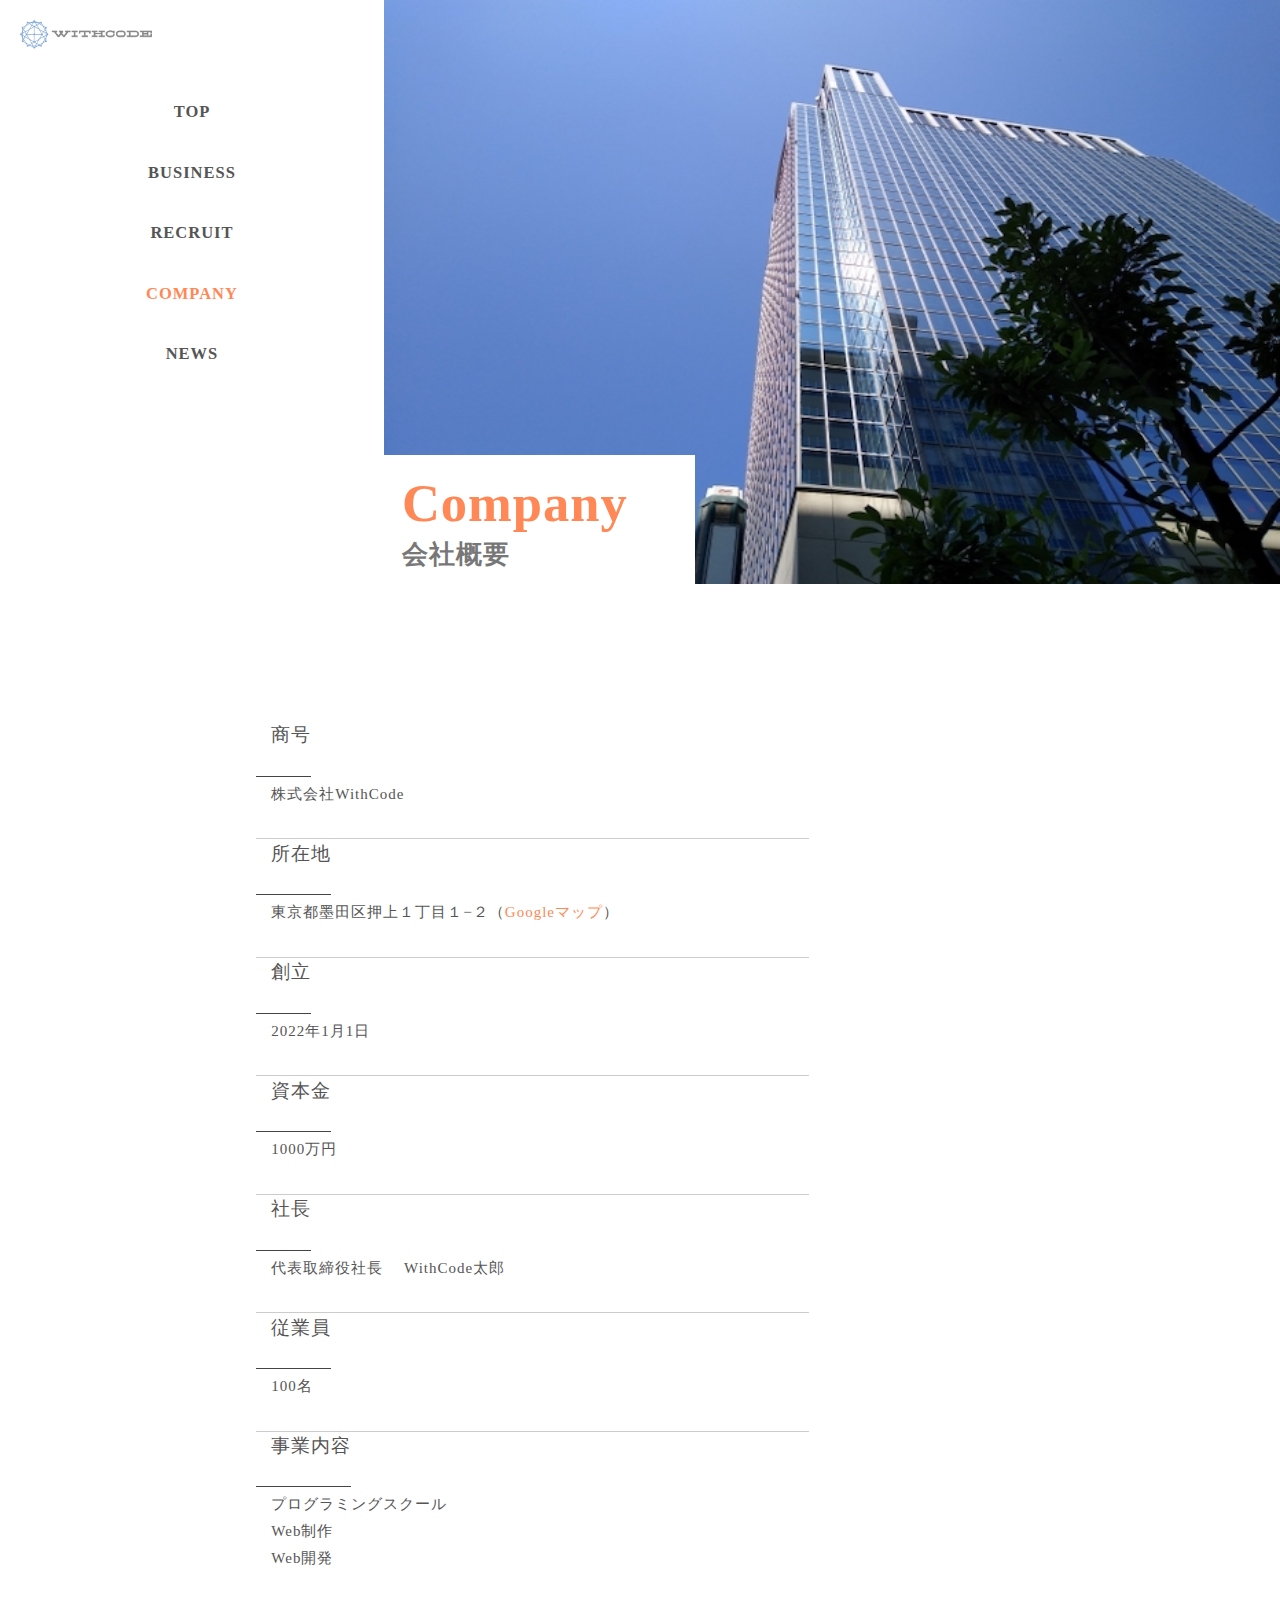
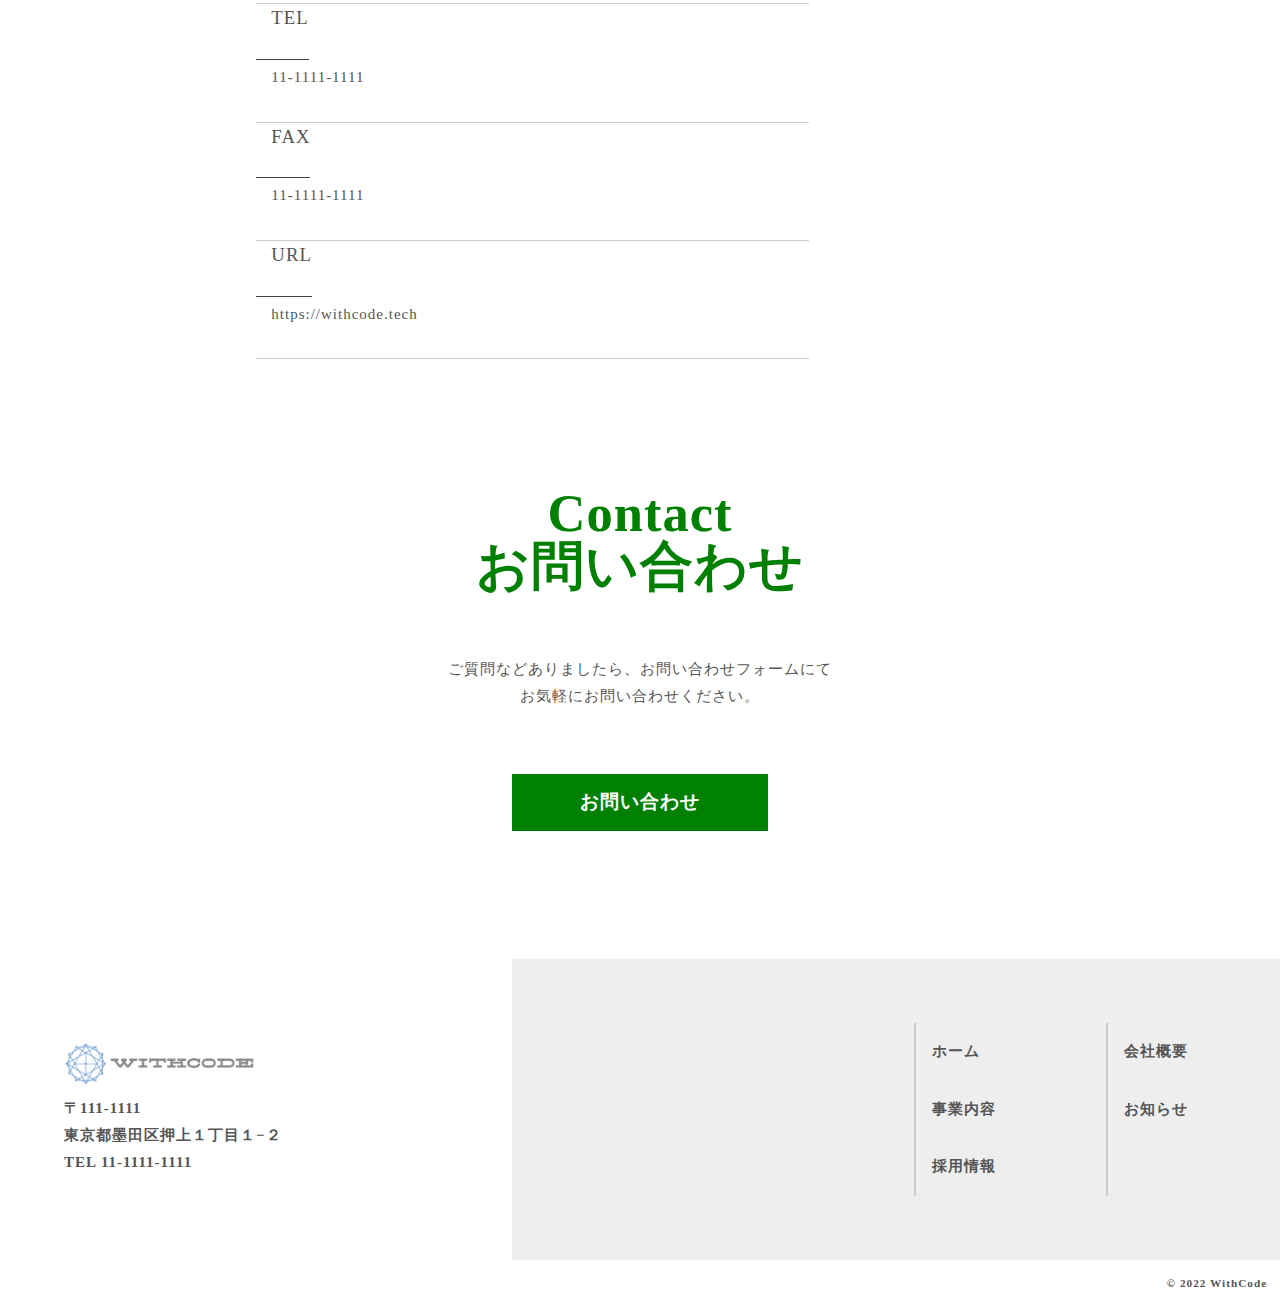
==== html/company.html @ 578f1e29 "first-commit" ====
<!DOCTYPE html>
<html>

<head>
  <meta charset="UTF-8">
  <title>プログラミング教材「WithCode」</title>
  <meta name="description" content="「人生をコードと共に」というビジョンを達成するべく、皆さんのプログラミング学習をサポートします。">
  <meta name="keywords" content="IT,プログラミング,コミュニティ">
  <meta name="viewport" content="width=device-width, initial-scale=1.0">
  <meta property="og:title" content="プログラミング教材「WithCode」">
  <meta property="og:type" content="article">
  <meta property="og:url" content="https://withcode-plus.tech">
  <meta property="og:image" content="img/logo.png">
  <meta property="og:description" content="「人生をコードと共に」というビジョンを達成するべく、皆さんのプログラミング学習をサポートします。">
  <meta property="og:site_name" content="プログラミング教材">
  <link rel="icon" href="../favicon.ico">
  <link rel="apple-touch-icon" sizes="180×180" href="../img/logo.png">
  <link rel="stylesheet" type="text/css" href="../css/reset.css">
  <link rel="stylesheet" type="text/css" href="../css/common1.css">
  <link rel="stylesheet" type="text/css" href="../css/common2.css">
  <link rel="stylesheet" type="text/css" href="../css/company.css">
</head>
<body>
  <header>
    <div class="header_wrapper">
      <div class="header_inner">
        <img src="../img/logo.png" alt="ロゴ画像">
        <nav>
          <ul>
            <li><a href="../index.html">TOP</a></li>
            <li><a href="business.html">BUSINESS</a></li>
            <li><a href="recruit.html">RECRUIT</a></li>
            <li><a href="company.html" class="color">COMPANY</a></li>
            <li><a href="news.html">NEWS</a></li>
          </ul>
        </nav>
      </div>
      <div class="top_inner">
        <img src="../img/company.png" alt="トップ画像">
        <div class="top_title">
          <h1>Company<br><small>会社概要</small></h1>
        </div>
      </div>
    </div>
  </header>
  <main>
  <section class="company section">
    <div class="company_wrapper">
      <ul class="company_list">
        <li class="company_item">
          <span>商号</span>
          <p>株式会社WithCode</p>
        </li>
        <li class="company_item">
          <span>所在地</span>
          <p>東京都墨田区押上１丁目１−２（<a href="" class="map_link">Googleマップ</a>）</p>
        </li>
        <li class="company_item">
          <span>創立</span>
          <p>2022年1月1日</p>
        </li>
        <li class="company_item">
          <span>資本金</span>
          <p>1000万円</p>
        </li>
        <li class="company_item">
          <span>社長</span>
          <p>代表取締役社長  WithCode太郎</p>
        </li>
        <li class="company_item">
          <span>従業員</span>
          <p>100名</p>
        </li>
        <li class="company_item">
          <span>事業内容</span>
          <p>
            プログラミングスクール<br>
            Web制作<br>
            Web開発<br>
          </p>
        </li>
        <li class="company_item">
          <span>TEL</span>
          <p><a href="">11-1111-1111</a></p>
        </li>
        <li class="company_item">
          <span>FAX</span>
          <p><a href="">11-1111-1111</a></p>
        </li>
        <li class="company_item">
          <span>URL</span>
          <p><a href="">https://withcode.tech</a></p>
        </li>
      </ul>
    </div>
  </section>
  <main>
    <section class="contact section">
      <div class="contact_wrapper">
        <h3 class="ttl">Contact<br><small>お問い合わせ</small></h3>
        <P>
          ご質問などありましたら、お問い合わせフォームにて<br>
          お気軽にお問い合わせください。
        </P>
        <div class="btn">
          <a href="https://withcode.tech">お問い合わせ</a>
        </div>
      </div>
    </section>
    <footer>
      <div class="footer_wrapper">
        <div class="footer_block_1">
          <img src="../img/logo.png" alt="ロゴ画像">
          <p>〒111-1111<br>
            東京都墨田区押上１丁目１−２<br>
            TEL 11-1111-1111
          </p>
        </div>
        <div class="footer_block_2">
          <div class="footer_list">
            <ul>
              <li><a href="../index.html">ホーム</a></li>
              <li><a href="business.html">事業内容</a></li>
              <li><a href="recruit.html">採用情報</a></li>
            </ul>
            <ul>
              <li><a href="company.html">会社概要</a></li>
              <li><a href="news.html">お知らせ</a></li>
            </ul>
          </div>
        </div>
      </div>
      <div class="footer_copyright">
        <p>© 2022 WithCode</p>
      </div>
    </footer>
</body>
</html>
---- css/common1.css ----
body {
  font-size: 15px;
  line-height: 1.8;
  letter-spacing: 1px;
  word-break: break-all;
  color: #555;
}

a {
  text-decoration: none;
  color: #555;
}

li {
  list-style: none;
}
.section {
  margin: 10% 0;
  position: relative;
}

.ttl {
  font-size: 3.5em;
  font-weight: bold;
  color: green;
  line-height: 1;
}

.news h3 small {
  font-size: 0.6em;
  color: #777;
}
.btn {
  width: 20%;
  margin: 0 auto;
  line-height: 3;
}
.btn a {
  display: block;
  width: 100%;
  height: 100%;
  background: green;
  text-align: center;
  color: #ffffff;
  font-size: 1.25em;
  font-weight: bold;
}

.btn a:hover {
  opacity: 0.7;
}
.contact {
  text-align: center;
}
.contact_wrapper p {
  margin: 5% 0;
}
.footer_wrapper {
  display: flex;
  justify-content: space-between;
  align-items: center;
}
.footer_block_1 {
  width: 30%;
  margin: 0 auto;
}

.footer_block_1 img {
  width: 50%;
  height: 50%;
}

.footer_block_1 p {
  font-size: 1em;
  font-weight: bold;
}
.footer_block_2 {
  width: 60%;
  background: #eee;
  padding: 5% 0;
}
.footer_list {
  width: 50%;
  margin-left: auto;
  display: flex;
  justify-content: space-around;
}
.footer_list ul {
  width: 40%;
  border-left: 2px solid #ccc;
}

.footer_list ul li {
  padding: 10%;
}

.footer_list ul li a {
  font-size: 1em;
  font-weight: bold;
}
.footer_copyright {
  display: flex;
  justify-content: flex-end;
  align-items: center;
  padding: 1%;
}

.footer_copyright p {
  font-size: 0.75em;
  font-weight: bold;
}
---- css/common2.css ----
.header_wrapper {
  width: 100%;
  display: flex;
}
.header_inner {
  width: 30%;
}

.header_inner img {
  width: 35%;
  height: auto;
  margin: 5%;
}

.header_inner nav ul {
  text-align: center;
  width: 40%;
  margin: 5% auto;
}

.header_inner nav ul li {
  font-size: 1.1em;
  font-weight: bold;
  padding-bottom: 20%;
}

.header_inner nav ul li a:hover {
  opacity: 0.5;
}

.header_inner nav ul li a.color {
  color: #ff8856;
}
.top_inner {
  width: 70%;
  position: relative;
}

.top_inner img {
  width: 100%;
  height: auto;
}
.top_title {
  position: absolute;
  bottom: 0;
  left: 0;
  background: #fff;
  padding: 3% 7.5% 3% 2%;
  line-height: 0.8;
}

.top_title h1 {
  font-size: 3.5em;
  color: #ff8856;
}

.top_title h1 small {
  font-size: 0.5em;
  color: #777;
}
---- css/company.css ----
.company_wrapper {
  width: 60%;
  margin: 0 auto;
}
.company_item span {
  width: 20%;
  font-size: 1.25em;
  border-bottom: 1px solid #444;
  line-height: 1.5;
  padding: 4% 0 4% 2%;
}

.company_item p {
  width: 70%;
  border-bottom: 1px solid #ccc;
  line-height: 1.8;
  padding: 4% 0 4% 2%;
}
.map_link {
  color: #ff8856;
}
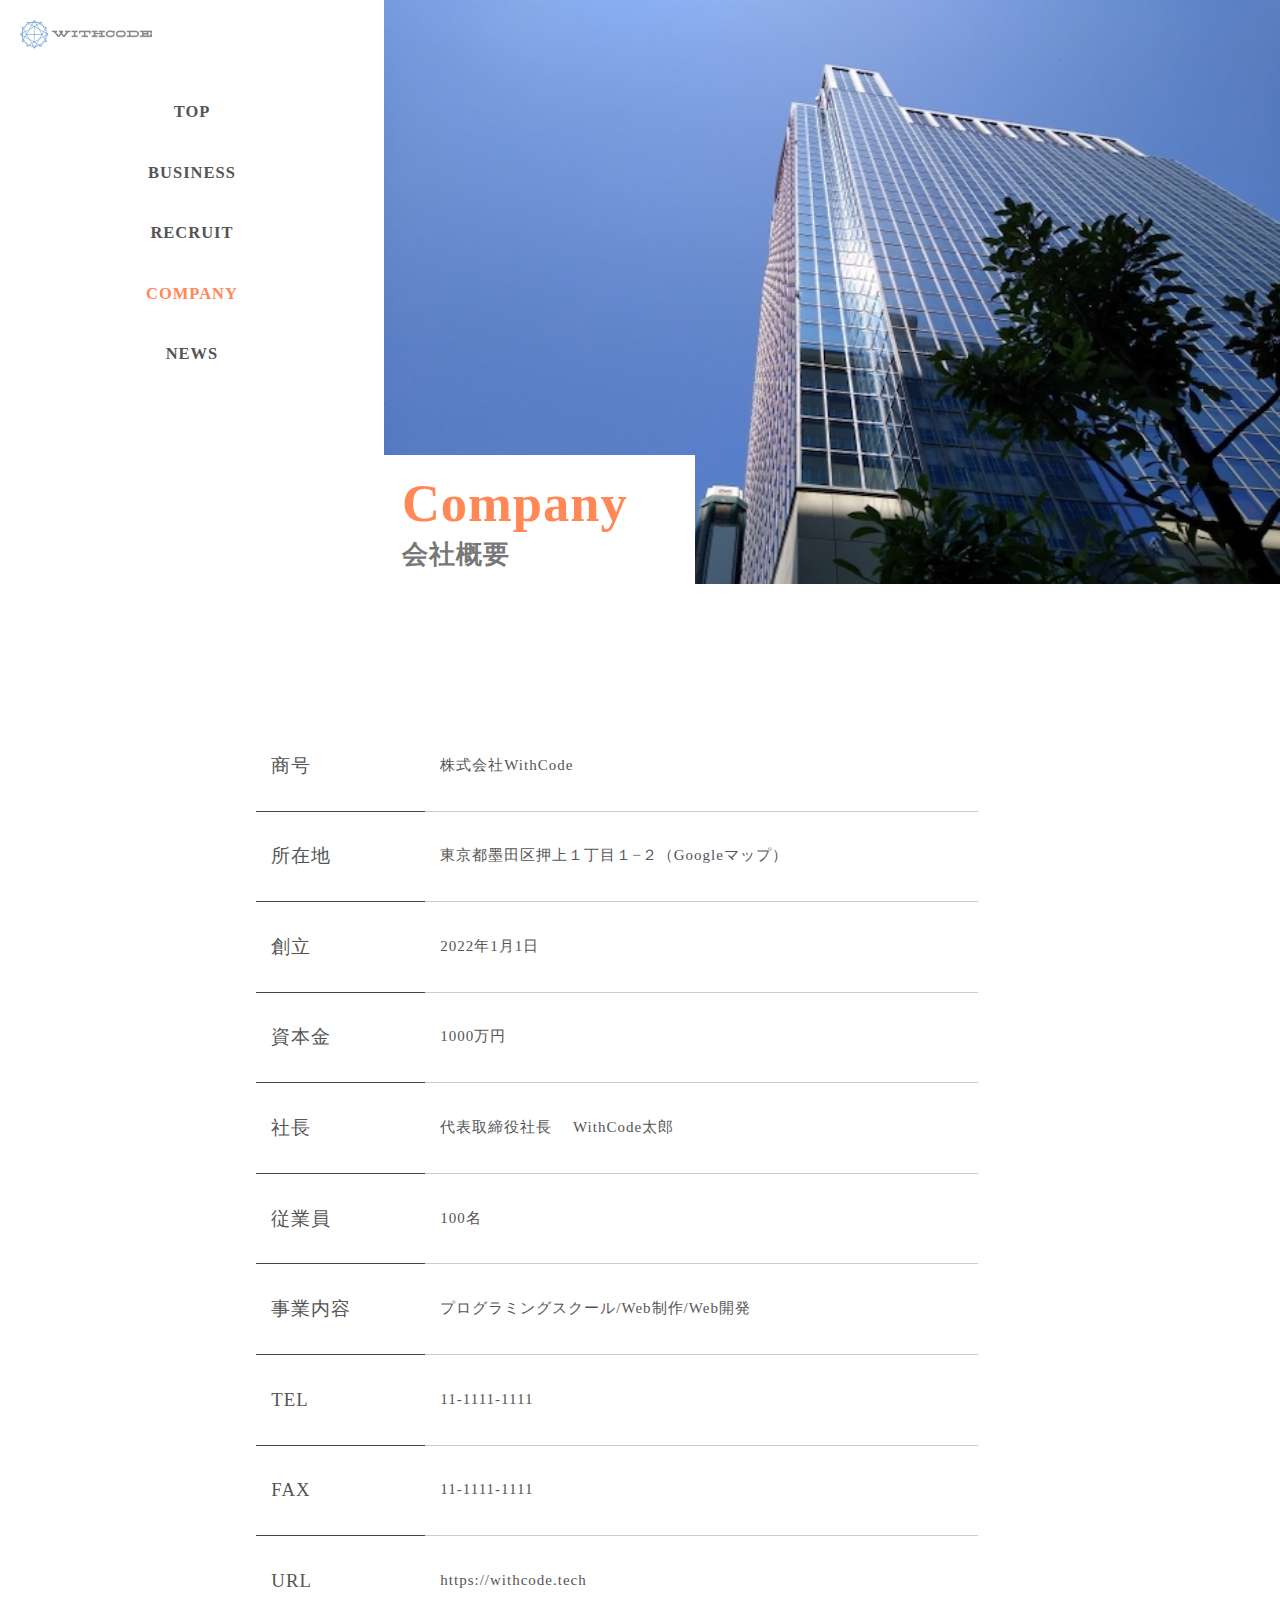
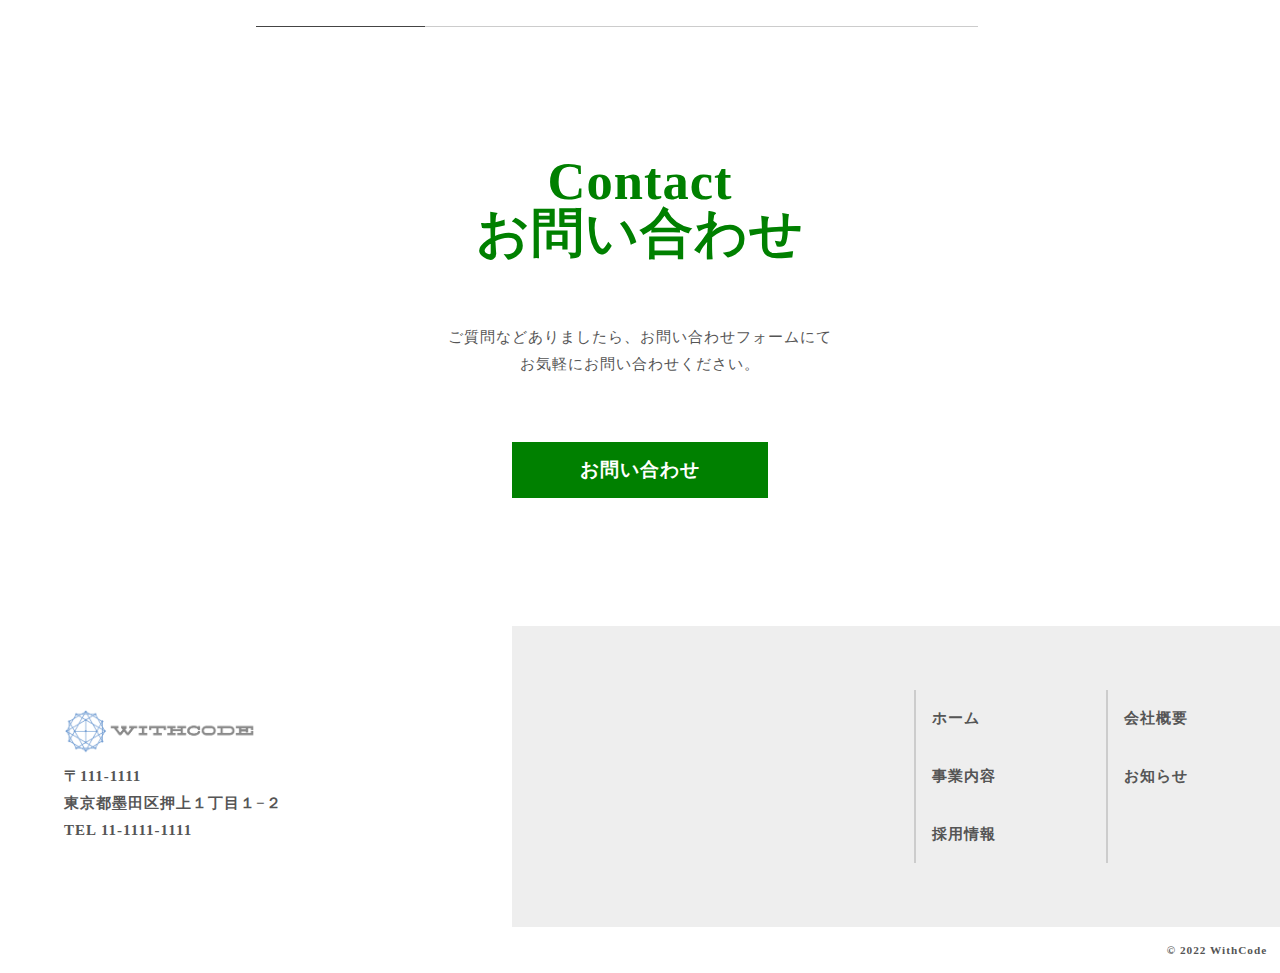
==== commit cf6bd6a2: "first-commit" ====
--- a/html/company.html
+++ b/html/company.html
@@ -74,9 +74,7 @@
         <li class="company_item">
           <span>事業内容</span>
           <p>
-            プログラミングスクール<br>
-            Web制作<br>
-            Web開発<br>
+            プログラミングスクール/Web制作/Web開発
           </p>
         </li>
         <li class="company_item">
--- a/css/company.css
+++ b/css/company.css
@@ -2,6 +2,10 @@
   width: 60%;
   margin: 0 auto;
 }
+.company_item {
+  display: flex;
+}
+
 .company_item span {
   width: 20%;
   font-size: 1.25em;
@@ -16,6 +20,3 @@
   line-height: 1.8;
   padding: 4% 0 4% 2%;
 }
-.map_link {
-  color: #ff8856;
-}
